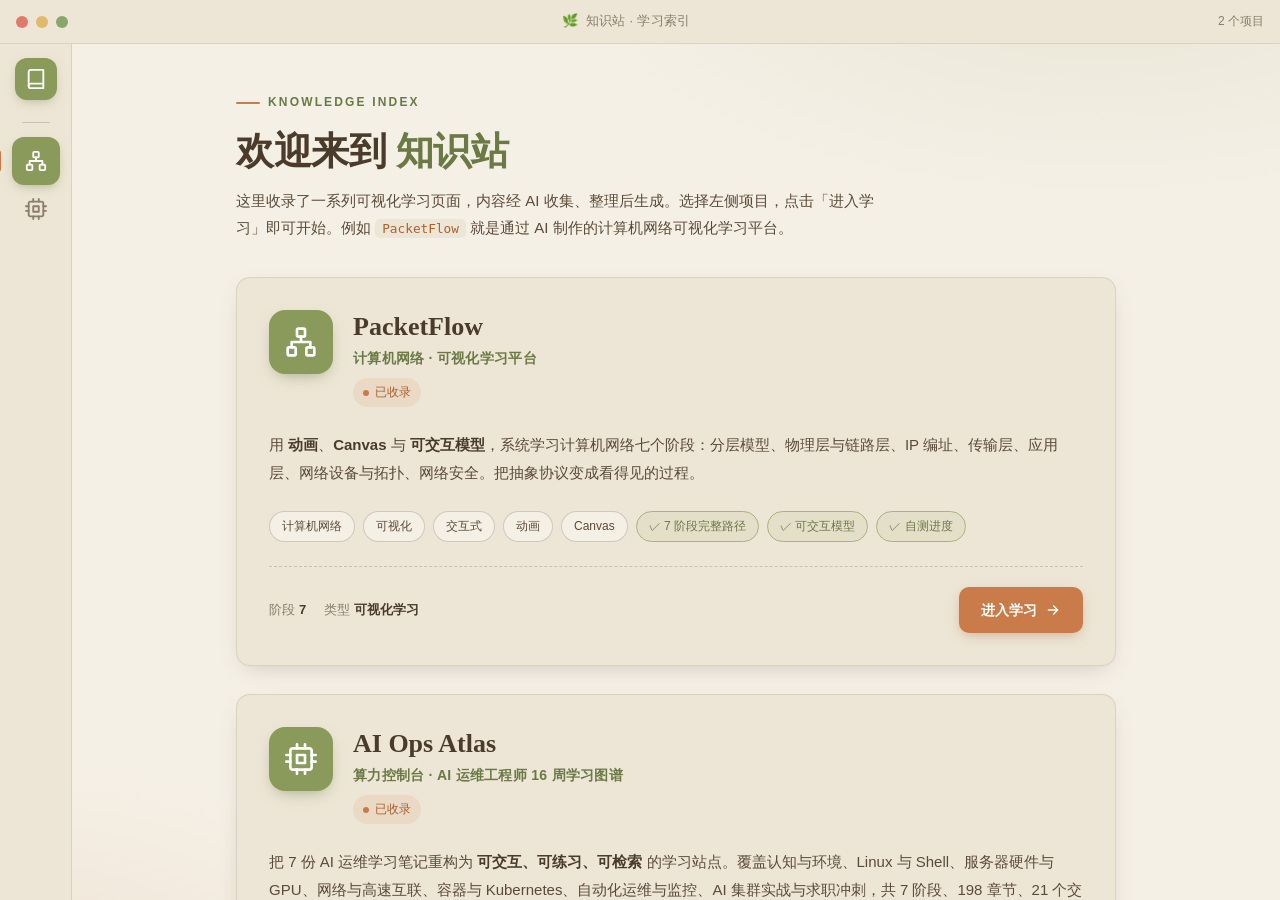
==== index.html @ f943318c "init: 知识站学习索引与项目收录 - 新增首页 index.html：自然风格桌面应用式布局，单页展示项目卡片，左侧导航锚点跳转 - 收录 PacketFlow：计算机网络可视化学习平台 - 收录" ====
<!DOCTYPE html>
<html lang="zh-CN">
<head>
<meta charset="UTF-8">
<meta name="viewport" content="width=device-width, initial-scale=1.0">
<title>知识站 · 学习索引</title>
<meta name="description" content="知识讲解类 HTML 项目索引，AI 收集整理后生成的可视化学习页面。">
<style>
/* ============================================================
   设计令牌 —— 自然风格：奶油白底 / 鼠尾草绿 / 赤陶橙 / 树皮棕
   ============================================================ */
:root{
  --cream:#f5f0e6;
  --cream-2:#ede6d6;
  --cream-3:#e4dcc9;
  --sage:#8a9a5b;
  --sage-dark:#6b7a45;
  --sage-soft:#a8b37e;
  --terracotta:#c97b4a;
  --terracotta-dark:#a8622f;
  --bark:#4a3b2a;
  --bark-2:#5c4a38;
  --muted:#8a7d6b;
  --line:rgba(74,59,42,.12);
  --line-2:rgba(74,59,42,.22);

  --shadow-1:0 1px 2px rgba(74,59,42,.06);
  --shadow-2:0 8px 24px -10px rgba(74,59,42,.28);
  --shadow-3:0 20px 50px -24px rgba(74,59,42,.35);

  --radius:14px;
  --radius-sm:9px;
  --radius-xs:6px;

  --font-body:"PingFang SC","HarmonyOS Sans SC","Microsoft YaHei",-apple-system,BlinkMacSystemFont,"Segoe UI",sans-serif;
  --font-display:"Georgia","Noto Serif SC","PingFang SC",serif;

  --titlebar-h:44px;
  --sidebar-w:72px;
}

*,*::before,*::after{box-sizing:border-box;}
html{-webkit-text-size-adjust:100%;scroll-behavior:smooth;height:100%;}
body{
  margin:0;background:var(--cream);color:var(--bark);
  font-family:var(--font-body);font-size:15px;line-height:1.75;
  -webkit-font-smoothing:antialiased;
  height:100%;overflow:hidden;
}
a{color:inherit;text-decoration:none;}
button{font-family:inherit;cursor:pointer;border:none;background:none;color:inherit;}
ul,ol{margin:0;padding:0;}
li{list-style:none;}
h1,h2,h3,h4{margin:0;font-weight:650;line-height:1.3;}
p{margin:0;}
::selection{background:rgba(138,154,91,.3);}

/* 滚动条 */
::-webkit-scrollbar{width:10px;height:10px;}
::-webkit-scrollbar-track{background:transparent;}
::-webkit-scrollbar-thumb{background:var(--line-2);border-radius:8px;border:2px solid transparent;background-clip:padding-box;}
::-webkit-scrollbar-thumb:hover{background:var(--muted);background-clip:padding-box;}

/* ============================================================
   布局骨架
   ============================================================ */
.app{
  display:flex;flex-direction:column;
  height:100%;
}

/* 标题栏（桌面窗口风格） */
.titlebar{
  height:var(--titlebar-h);
  flex-shrink:0;
  display:flex;align-items:center;
  padding:0 16px;
  background:var(--cream-2);
  border-bottom:1px solid var(--line);
  user-select:none;
}
.traffic{display:flex;gap:8px;}
.traffic i{
  width:12px;height:12px;border-radius:50%;
  display:block;
}
.traffic i:nth-child(1){background:#e07b6b;}
.traffic i:nth-child(2){background:#e0b96b;}
.traffic i:nth-child(3){background:#8aa66b;}
.tbar-title{
  flex:1;text-align:center;
  font-size:13px;color:var(--muted);letter-spacing:.02em;
  display:flex;align-items:center;justify-content:center;gap:8px;
}
.tbar-title .leaf{color:var(--sage);}
.tbar-meta{font-size:12px;color:var(--muted);min-width:80px;text-align:right;}

/* 主体区 */
.body{
  flex:1;display:flex;min-height:0;
}

/* 图标侧栏（VS Code / Discord 风格） */
.sidebar{
  width:var(--sidebar-w);
  flex-shrink:0;
  background:var(--cream-2);
  border-right:1px solid var(--line);
  display:flex;flex-direction:column;align-items:center;
  padding:14px 0;
  gap:10px;
}
.side-logo{
  width:42px;height:42px;border-radius:12px;
  background:var(--sage);color:#fff;
  display:flex;align-items:center;justify-content:center;
  margin-bottom:8px;
  box-shadow:0 4px 12px -4px rgba(107,122,69,.5);
}
.side-logo svg{width:22px;height:22px;}
.side-divider{
  width:28px;height:1px;background:var(--line-2);margin:4px 0;
}
.side-item{
  position:relative;
  width:48px;height:48px;border-radius:12px;
  display:flex;align-items:center;justify-content:center;
  color:var(--muted);
  transition:all .2s ease;
}
.side-item svg{width:22px;height:22px;}
.side-item:hover{background:var(--cream-3);color:var(--bark);}
.side-item.active{
  background:var(--sage);color:#fff;
  box-shadow:0 4px 12px -4px rgba(107,122,69,.55);
}
.side-item.active::before{
  content:"";position:absolute;left:-14px;top:50%;transform:translateY(-50%);
  width:3px;height:22px;border-radius:0 3px 3px 0;
  background:var(--terracotta);
}
.side-item .tip{
  position:absolute;left:60px;top:50%;transform:translateY(-50%);
  background:var(--bark);color:#fff;
  padding:5px 10px;border-radius:6px;font-size:12px;white-space:nowrap;
  opacity:0;pointer-events:none;transition:opacity .15s ease;
  z-index:10;
}
.side-item:hover .tip{opacity:1;}

/* 内容区 */
.content{
  flex:1;overflow-y:auto;
  scroll-behavior:smooth;
  background:
    radial-gradient(900px 400px at 85% -10%,rgba(138,154,91,.12),transparent 60%),
    radial-gradient(700px 380px at -5% 110%,rgba(201,123,74,.10),transparent 60%),
    var(--cream);
}
.content-inner{
  max-width:960px;margin:0 auto;
  padding:48px 40px 80px;
}

/* ============================================================
   顶部说明
   ============================================================ */
.page-head{margin-bottom:36px;}
.page-eyebrow{
  font-size:12px;letter-spacing:.18em;text-transform:uppercase;
  color:var(--sage-dark);font-weight:600;
  display:flex;align-items:center;gap:8px;
}
.page-eyebrow::before{
  content:"";width:24px;height:2px;background:var(--terracotta);border-radius:2px;
}
.page-title{
  font-family:var(--font-display);
  font-size:38px;color:var(--bark);margin-top:14px;
  letter-spacing:-.01em;
}
.page-title em{
  font-style:normal;color:var(--sage-dark);
}
.page-sub{
  margin-top:12px;color:var(--bark-2);font-size:15px;max-width:640px;
}
.page-sub code{
  font-family:"JetBrains Mono",ui-monospace,Menlo,Consolas,monospace;
  font-size:.85em;background:var(--cream-2);
  padding:2px 7px;border-radius:5px;color:var(--terracotta-dark);
}

/* ============================================================
   项目卡片网格
   ============================================================ */
.project-area{
  display:flex;flex-direction:column;gap:28px;
}
.project-card{
  background:var(--cream-2);
  border:1px solid var(--line);
  border-radius:var(--radius);
  padding:32px;
  box-shadow:var(--shadow-2);
  display:grid;grid-template-columns:1fr;gap:24px;
  scroll-margin-top:20px;
  transition:box-shadow .3s ease, transform .3s ease;
}
.project-card:hover{
  box-shadow:var(--shadow-3);
}
.pc-top{display:flex;align-items:flex-start;gap:20px;}
.pc-icon{
  flex-shrink:0;width:64px;height:64px;border-radius:16px;
  background:var(--sage);color:#fff;
  display:flex;align-items:center;justify-content:center;
  box-shadow:0 6px 16px -6px rgba(107,122,69,.6);
}
.pc-icon svg{width:32px;height:32px;}
.pc-head{flex:1;min-width:0;}
.pc-name{
  font-family:var(--font-display);
  font-size:26px;color:var(--bark);
}
.pc-tagline{
  font-size:14px;color:var(--sage-dark);font-weight:600;
  margin-top:2px;letter-spacing:.02em;
}
.pc-badge{
  margin-top:8px;display:inline-flex;align-items:center;gap:6px;
  font-size:12px;color:var(--terracotta-dark);
  background:rgba(201,123,74,.12);
  padding:4px 10px;border-radius:20px;
}
.pc-badge .dot{width:6px;height:6px;border-radius:50%;background:var(--terracotta);}

.pc-desc{
  color:var(--bark-2);font-size:15px;line-height:1.85;
}
.pc-desc b{color:var(--bark);font-weight:600;}

.pc-tags{display:flex;flex-wrap:wrap;gap:8px;}
.pc-tags span{
  font-size:12px;color:var(--bark-2);
  background:var(--cream);
  border:1px solid var(--line-2);
  padding:4px 12px;border-radius:20px;
}
.pc-tags span.feat{
  color:var(--sage-dark);border-color:var(--sage-soft);
  background:rgba(138,154,91,.1);
}

.pc-foot{
  display:flex;align-items:center;justify-content:space-between;
  padding-top:20px;border-top:1px dashed var(--line-2);
}
.pc-meta{display:flex;gap:18px;font-size:13px;color:var(--muted);}
.pc-meta b{color:var(--bark);font-weight:600;margin-left:4px;}
.pc-enter{
  display:inline-flex;align-items:center;gap:8px;
  background:var(--terracotta);color:#fff;
  padding:11px 22px;border-radius:10px;
  font-size:14px;font-weight:600;
  box-shadow:0 4px 14px -4px rgba(168,98,47,.5);
  transition:all .2s ease;
}
.pc-enter:hover{
  background:var(--terracotta-dark);
  transform:translateY(-1px);
  box-shadow:0 6px 18px -4px rgba(168,98,47,.55);
}
.pc-enter svg{width:16px;height:16px;}

/* 占位提示 */
.empty-note{
  text-align:center;padding:60px 20px;color:var(--muted);
  border:2px dashed var(--line-2);border-radius:var(--radius);
  background:rgba(255,255,255,.3);
}

/* 底部说明 */
.site-foot{
  margin-top:44px;padding-top:24px;
  border-top:1px solid var(--line);
  font-size:13px;color:var(--muted);
  display:flex;justify-content:space-between;align-items:center;flex-wrap:wrap;gap:10px;
}
.site-foot .ai-note{display:flex;align-items:center;gap:8px;}
.site-foot .ai-note svg{width:16px;height:16px;color:var(--sage);}

/* 动画 */
@keyframes fadeUp{from{opacity:0;transform:translateY(16px);}to{opacity:1;transform:none;}}
.project-card{animation:fadeUp .5s ease both;}
.project-card .pc-tags span{animation:fadeUp .4s ease both;}
.project-card .pc-tags span:nth-child(2){animation-delay:.05s;}
.project-card .pc-tags span:nth-child(3){animation-delay:.1s;}
.project-card .pc-tags span:nth-child(4){animation-delay:.15s;}
.project-card .pc-tags span:nth-child(5){animation-delay:.2s;}
.project-card .pc-tags span:nth-child(6){animation-delay:.25s;}

@media (prefers-reduced-motion:reduce){
  *{animation-duration:.001ms !important;transition-duration:.001ms !important;}
}

/* 响应式 */
@media (max-width:680px){
  .page-title{font-size:28px;}
  .content-inner{padding:28px 20px 60px;}
  .pc-top{flex-direction:column;}
  .pc-foot{flex-direction:column;align-items:flex-start;gap:16px;}
  .tbar-meta{display:none;}
}
</style>
</head>
<body>

<div class="app">

  <!-- 桌面窗口标题栏 -->
  <header class="titlebar">
    <div class="traffic" aria-hidden="true"><i></i><i></i><i></i></div>
    <div class="tbar-title">
      <span class="leaf">🌿</span>
      <span>知识站 · 学习索引</span>
    </div>
    <div class="tbar-meta" id="tbarMeta">— 个项目</div>
  </header>

  <div class="body">

    <!-- 图标侧栏 -->
    <aside class="sidebar">
      <div class="side-logo" title="知识站">
        <svg viewBox="0 0 24 24" fill="none" stroke="currentColor" stroke-width="2" stroke-linecap="round" stroke-linejoin="round">
          <path d="M4 19.5A2.5 2.5 0 0 1 6.5 17H20"/>
          <path d="M6.5 2H20v20H6.5A2.5 2.5 0 0 1 4 19.5v-15A2.5 2.5 0 0 1 6.5 2z"/>
        </svg>
      </div>
      <div class="side-divider"></div>
      <nav id="sideNav" class="side-nav" aria-label="项目列表"></nav>
    </aside>

    <!-- 内容区 -->
    <main class="content">
      <div class="content-inner">

        <div class="page-head">
          <div class="page-eyebrow">Knowledge Index</div>
          <h1 class="page-title">欢迎来到 <em>知识站</em></h1>
          <p class="page-sub">这里收录了一系列可视化学习页面，内容经 AI 收集、整理后生成。选择左侧项目，点击「进入学习」即可开始。例如 <code>PacketFlow</code> 就是通过 AI 制作的计算机网络可视化学习平台。</p>
        </div>

        <section id="projectArea" class="project-area"></section>

        <footer class="site-foot">
          <div class="ai-note">
            <svg viewBox="0 0 24 24" fill="none" stroke="currentColor" stroke-width="2" stroke-linecap="round" stroke-linejoin="round">
              <path d="M12 2v2M12 20v2M4.93 4.93l1.41 1.41M17.66 17.66l1.41 1.41M2 12h2M20 12h2M4.93 19.07l1.41-1.41M17.66 6.34l1.41-1.41"/>
              <circle cx="12" cy="12" r="4"/>
            </svg>
            <span>内容由 AI 收集整理后生成</span>
          </div>
          <div>Endless HTML · 持续收录中</div>
        </footer>

      </div>
    </main>

  </div>
</div>

<script>
/* ============================================================
   项目数据 —— 新增项目只需在此数组中添加一项
   ============================================================ */
const PROJECTS = [
  {
    id: "packetflow",
    name: "PacketFlow",
    tagline: "计算机网络 · 可视化学习平台",
    description: '用 <b>动画</b>、<b>Canvas</b> 与 <b>可交互模型</b>，系统学习计算机网络七个阶段：分层模型、物理层与链路层、IP 编址、传输层、应用层、网络设备与拓扑、网络安全。把抽象协议变成看得见的过程。',
    path: "PacketFlow/index.html",
    icon: "network",
    stages: 7,
    tags: ["计算机网络", "可视化", "交互式", "动画", "Canvas"],
    features: ["7 阶段完整路径", "可交互模型", "自测进度"]
  },
  {
    id: "ai-ops-atlas",
    name: "AI Ops Atlas",
    tagline: "算力控制台 · AI 运维工程师 16 周学习图谱",
    description: '把 7 份 AI 运维学习笔记重构为 <b>可交互、可练习、可检索</b> 的学习站点。覆盖认知与环境、Linux 与 Shell、服务器硬件与 GPU、网络与高速互联、容器与 Kubernetes、自动化运维与监控、AI 集群实战与求职冲刺，共 7 阶段、198 章节、21 个交互可视化。',
    path: "ai-ops-atlas/index.html",
    icon: "cpu",
    stages: 7,
    tags: ["AI 运维", "Kubernetes", "GPU", "Linux", "监控告警"],
    features: ["21 个交互可视化", "命令面板检索", "日/夜双主题"]
  }
];

/* 图标库 */
const ICONS = {
  network: '<svg viewBox="0 0 24 24" fill="none" stroke="currentColor" stroke-width="2" stroke-linecap="round" stroke-linejoin="round"><rect x="9" y="2" width="6" height="6" rx="1"/><rect x="2" y="16" width="6" height="6" rx="1"/><rect x="16" y="16" width="6" height="6" rx="1"/><path d="M12 8v4M12 12H5v4M12 12h7v4"/></svg>',
  book: '<svg viewBox="0 0 24 24" fill="none" stroke="currentColor" stroke-width="2" stroke-linecap="round" stroke-linejoin="round"><path d="M4 19.5A2.5 2.5 0 0 1 6.5 17H20"/><path d="M6.5 2H20v20H6.5A2.5 2.5 0 0 1 4 19.5v-15A2.5 2.5 0 0 1 6.5 2z"/></svg>',
  arrowRight: '<svg viewBox="0 0 24 24" fill="none" stroke="currentColor" stroke-width="2" stroke-linecap="round" stroke-linejoin="round"><path d="M5 12h14M13 6l6 6-6 6"/></svg>',
  layers: '<svg viewBox="0 0 24 24" fill="none" stroke="currentColor" stroke-width="2" stroke-linecap="round" stroke-linejoin="round"><polygon points="12 2 2 7 12 12 22 7 12 2"/><polyline points="2 17 12 22 22 17"/><polyline points="2 12 12 17 22 12"/></svg>',
  shield: '<svg viewBox="0 0 24 24" fill="none" stroke="currentColor" stroke-width="2" stroke-linecap="round" stroke-linejoin="round"><path d="M12 22s8-4 8-10V5l-8-3-8 3v7c0 6 8 10 8 10z"/></svg>',
  cpu: '<svg viewBox="0 0 24 24" fill="none" stroke="currentColor" stroke-width="2" stroke-linecap="round" stroke-linejoin="round"><rect x="4" y="4" width="16" height="16" rx="2"/><rect x="9" y="9" width="6" height="6"/><path d="M9 1v3M15 1v3M9 20v3M15 20v3M20 9h3M20 14h3M1 9h3M1 14h3"/></svg>',
  code: '<svg viewBox="0 0 24 24" fill="none" stroke="currentColor" stroke-width="2" stroke-linecap="round" stroke-linejoin="round"><polyline points="16 18 22 12 16 6"/><polyline points="8 6 2 12 8 18"/></svg>',
  sparkles: '<svg viewBox="0 0 24 24" fill="none" stroke="currentColor" stroke-width="2" stroke-linecap="round" stroke-linejoin="round"><path d="M12 3l1.9 5.8L20 10l-5.8 1.9L12 18l-1.9-6.1L4 10l6.1-1.2L12 3z"/></svg>'
};

function esc(s){ return String(s).replace(/&/g,"&amp;").replace(/</g,"&lt;").replace(/>/g,"&gt;"); }

/* 渲染侧栏 —— 锚点跳转 */
function renderSideNav(){
  const nav = document.getElementById("sideNav");
  nav.innerHTML = PROJECTS.map(function(p){
    return '<a class="side-item" href="#project-' + p.id + '" data-id="' + p.id + '" aria-label="' + esc(p.name) + '" title="' + esc(p.name) + '">' +
      (ICONS[p.icon] || ICONS.book) +
      '<span class="tip">' + esc(p.name) + ' · ' + esc(p.tagline) + '</span>' +
      '</a>';
  }).join("");
}

/* 渲染单个项目卡片 */
function cardHTML(p){
  const feats = (p.features || []).map(function(f){ return '<span class="feat">✓ ' + esc(f) + '</span>'; }).join("");
  const tags = (p.tags || []).map(function(t){ return '<span>' + esc(t) + '</span>'; }).join("");
  const stages = p.stages ? '<span>阶段<b>' + p.stages + '</b></span>' : '';

  return '<article class="project-card" id="project-' + p.id + '">' +
      '<div class="pc-top">' +
        '<div class="pc-icon">' + (ICONS[p.icon] || ICONS.book) + '</div>' +
        '<div class="pc-head">' +
          '<h2 class="pc-name">' + esc(p.name) + '</h2>' +
          '<div class="pc-tagline">' + esc(p.tagline) + '</div>' +
          '<span class="pc-badge"><span class="dot"></span>已收录</span>' +
        '</div>' +
      '</div>' +
      '<p class="pc-desc">' + p.description + '</p>' +
      '<div class="pc-tags">' + tags + feats + '</div>' +
      '<div class="pc-foot">' +
        '<div class="pc-meta">' +
          stages +
          '<span>类型<b>可视化学习</b></span>' +
        '</div>' +
        '<a class="pc-enter" href="' + esc(p.path) + '">' +
          '进入学习' + ICONS.arrowRight +
        '</a>' +
      '</div>' +
    '</article>';
}

/* 渲染全部项目卡片 */
function renderAllProjects(){
  const area = document.getElementById("projectArea");
  if(!PROJECTS.length){
    area.innerHTML = '<div class="empty-note">暂无项目，敬请期待。</div>';
    return;
  }
  area.innerHTML = PROJECTS.map(cardHTML).join("");
}

/* 滚动高亮 —— IntersectionObserver 监听卡片可见性 */
function initScrollSpy(){
  const items = document.querySelectorAll(".side-item");
  const cards = document.querySelectorAll(".project-card");
  if(!items.length || !cards.length) return;

  const idToItem = {};
  items.forEach(function(it){ idToItem[it.dataset.id] = it; });

  const observer = new IntersectionObserver(function(entries){
    entries.forEach(function(entry){
      if(entry.isIntersecting){
        const id = entry.target.id.replace("project-", "");
        items.forEach(function(it){ it.classList.remove("active"); });
        if(idToItem[id]) idToItem[id].classList.add("active");
      }
    });
  }, {
    root: document.querySelector(".content"),
    rootMargin: "-30% 0px -55% 0px",
    threshold: 0
  });

  cards.forEach(function(c){ observer.observe(c); });
}

/* 初始化 */
function init(){
  document.getElementById("tbarMeta").textContent = PROJECTS.length + " 个项目";
  renderSideNav();
  renderAllProjects();
  initScrollSpy();
}
init();
</script>

</body>
</html>
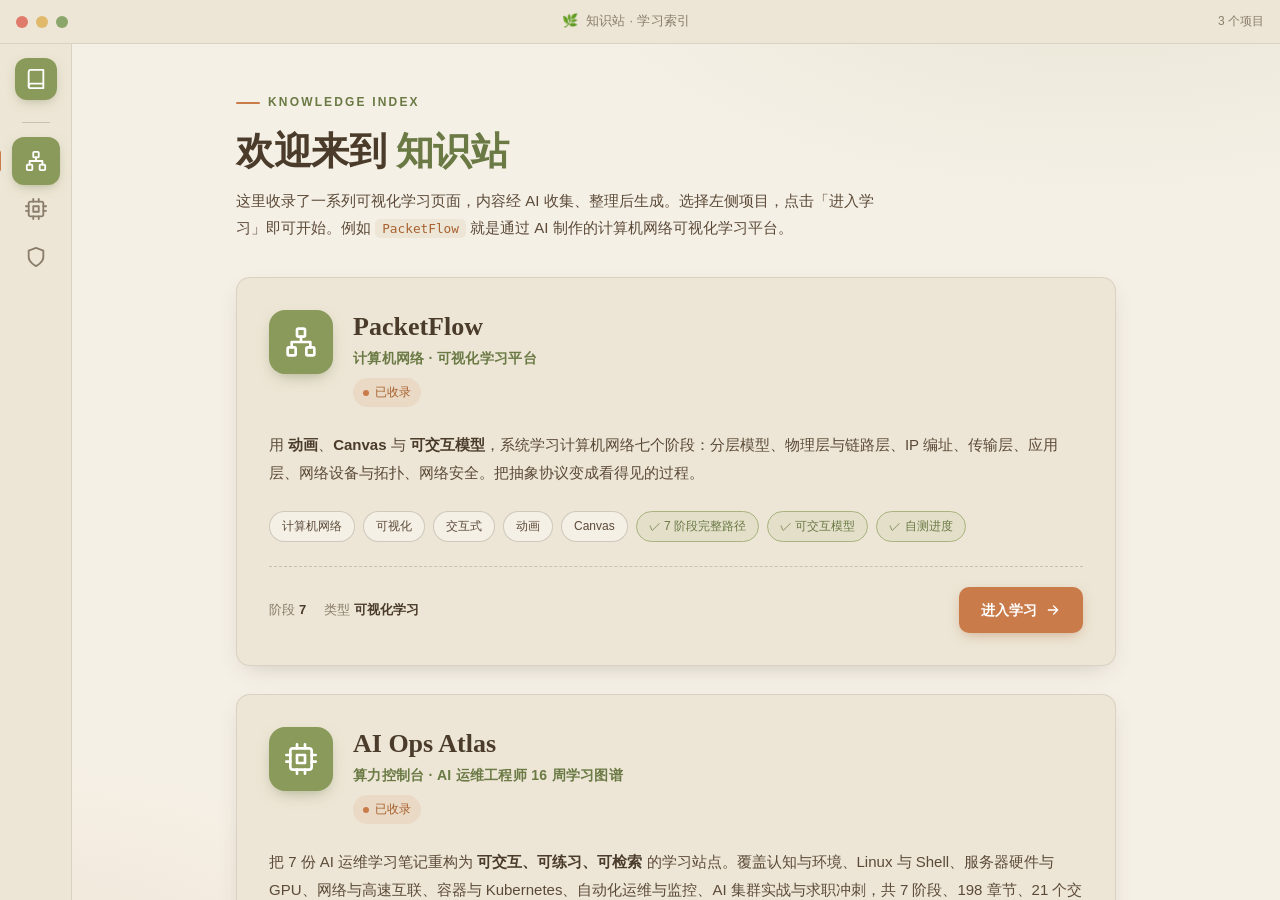
==== commit e5e82e58: "feat: 新增 SEC·ATLAS 网络安全 L1–L6 交互式学习图谱 - 收录 security-learning-hub：72 章、70 个原理动画，覆盖计算机基础、安全核心、防御基础、渗透测" ====
--- a/index.html
+++ b/index.html
@@ -397,6 +397,17 @@
     stages: 7,
     tags: ["AI 运维", "Kubernetes", "GPU", "Linux", "监控告警"],
     features: ["21 个交互可视化", "命令面板检索", "日/夜双主题"]
+  },
+  {
+    id: "security-learning-hub",
+    name: "SEC · ATLAS",
+    tagline: "网络安全 L1–L6 交互式学习图谱",
+    description: '基于阶段一~五技术笔记的交互式学习图谱，共 <b>72 章</b>、<b>70 个原理动画</b>。覆盖六大层级：计算机基础（TCP/DNS/TLS/权限模型/HTTP）、安全核心（CIA/威胁建模/CVSS/密码学/零信任/SDL/ATT&CK）、防御基础（基线加固/防火墙/IDS-WAF/SIEM/EDR）、渗透测试（OWASP Top 10/注入/XSS/SSRF/域渗透）、专项方向（恶意代码分析/逆向/云安全/工控 OT）、应急响应与取证（NIST/内存取证/威胁狩猎/检测工程）。',
+    path: "security-learning-hub/index.html",
+    icon: "shield",
+    stages: 6,
+    tags: ["网络安全", "渗透测试", "应急响应", "取证", "ATT&CK"],
+    features: ["70 个原理动画", "L1–L6 六阶路径", "日/夜双主题"]
   }
 ];
 
